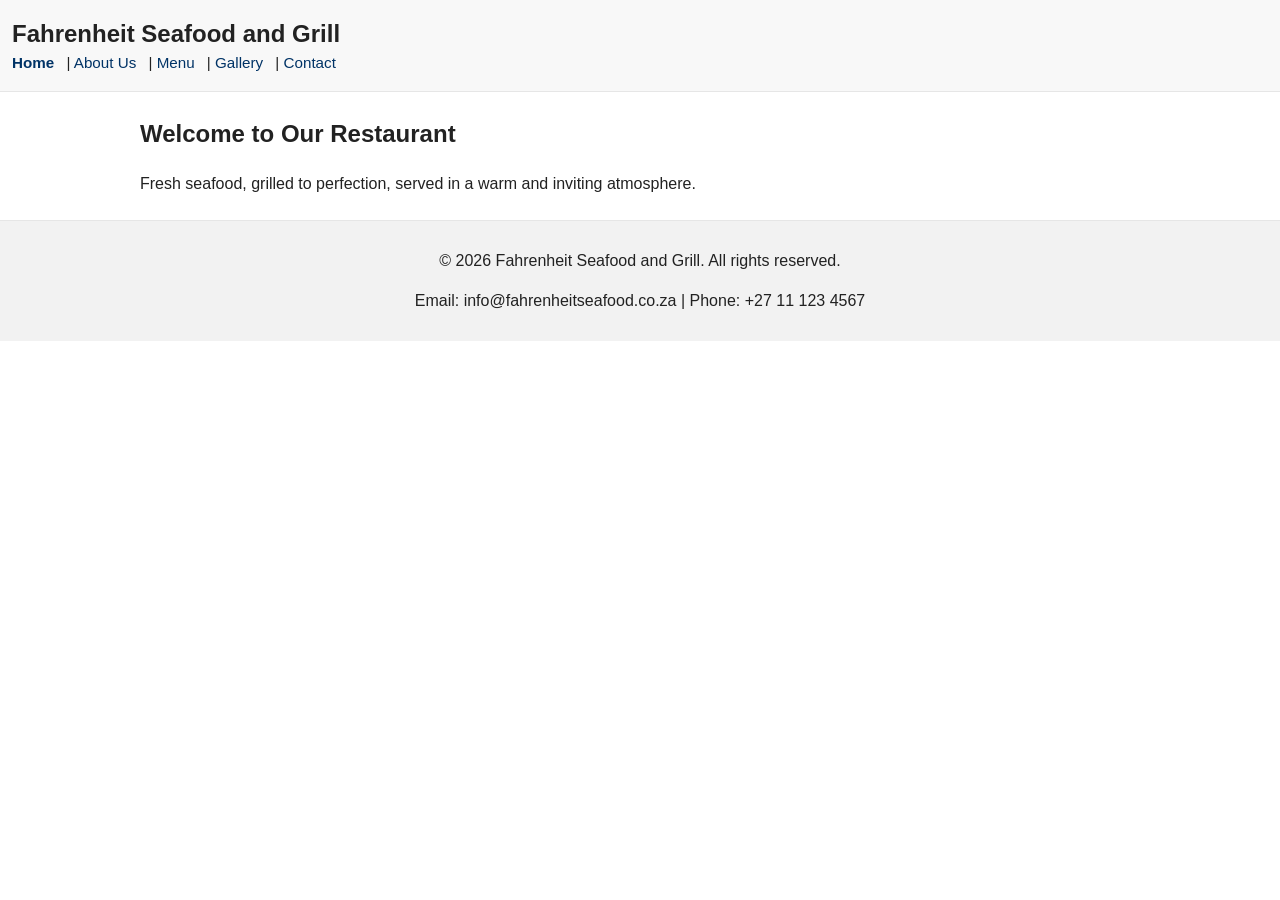
==== ST10506754/index.html @ f415b0fd "Initial website commit" ====
<!DOCTYPE html>
<html lang="en">
<head>
  <meta charset="UTF-8">
  <meta name="viewport" content="width=device-width, initial-scale=1">
  <title>Home - Fahrenheit Seafood and Grill</title>
  <link rel="stylesheet" href="styles.css">
</head>
<body>
  <header>
    <h1>Fahrenheit Seafood and Grill</h1>
    <nav role="navigation" aria-label="Main navigation">
      <a href="index.html" aria-current="page">Home</a> |
      <a href="about.html">About Us</a> |
      <a href="services.html">Menu</a> |
      <a href="gallery.html">Gallery</a> |
      <a href="contact.html">Contact</a>
    </nav>
  </header>

  <main id="main">
    <h2>Welcome to Our Restaurant</h2>
    <p>Fresh seafood, grilled to perfection, served in a warm and inviting atmosphere.</p>
  </main>

  <footer>
    <p>&copy; 2026 Fahrenheit Seafood and Grill. All rights reserved.</p>
    <p>Email: info@fahrenheitseafood.co.za | Phone: +27 11 123 4567</p>
  </footer>
  <!-- HOME PAGE -->
</body>
</html>
---- ST10506754/styles.css ----
/* Basic layout and responsive styles for Fahrenheit Seafood and Grill */
:root{
  --max-width: 1000px;
  --accent:#c0392b;
}
body{font-family: Arial, Helvetica, sans-serif;line-height:1.5;margin:0;padding:0;color:#222}
header{background:#f8f8f8;padding:16px 12px;border-bottom:1px solid #e6e6e6}
header .container{display:flex;align-items:center;justify-content:space-between;gap:12px}
header h1{margin:0;font-size:1.25rem}
nav{font-size:0.95rem}
nav a{color:#036; text-decoration:none;margin-right:8px}
nav a:focus{outline:2px solid #036;outline-offset:2px}
nav a[aria-current="page"]{font-weight:700}
main{max-width:var(--max-width);margin:24px auto;padding:0 12px}
footer{background:#f2f2f2;padding:12px;text-align:center;border-top:1px solid #e6e6e6}
.gallery{display:grid;grid-template-columns:repeat(auto-fit,minmax(200px,1fr));gap:12px}
.gallery img{width:100%;height:auto;display:block;border-radius:6px}
.gallery img{transition:transform .25s ease,box-shadow .25s ease}
.gallery img:hover{transform:translateY(-6px) scale(1.02);box-shadow:0 8px 20px rgba(0,0,0,0.12)}
form input,form textarea,form button{width:100%;max-width:600px}
form input,form textarea{padding:8px;border:1px solid #ccc;border-radius:4px}
form button{background:var(--accent);color:#fff;border:none;padding:10px 14px;margin-top:6px;border-radius:4px;cursor:pointer}
form button:disabled{opacity:0.6;cursor:default}
#form-status{margin-top:12px;font-weight:600}
@media (min-width:700px){header h1{font-size:1.5rem}}
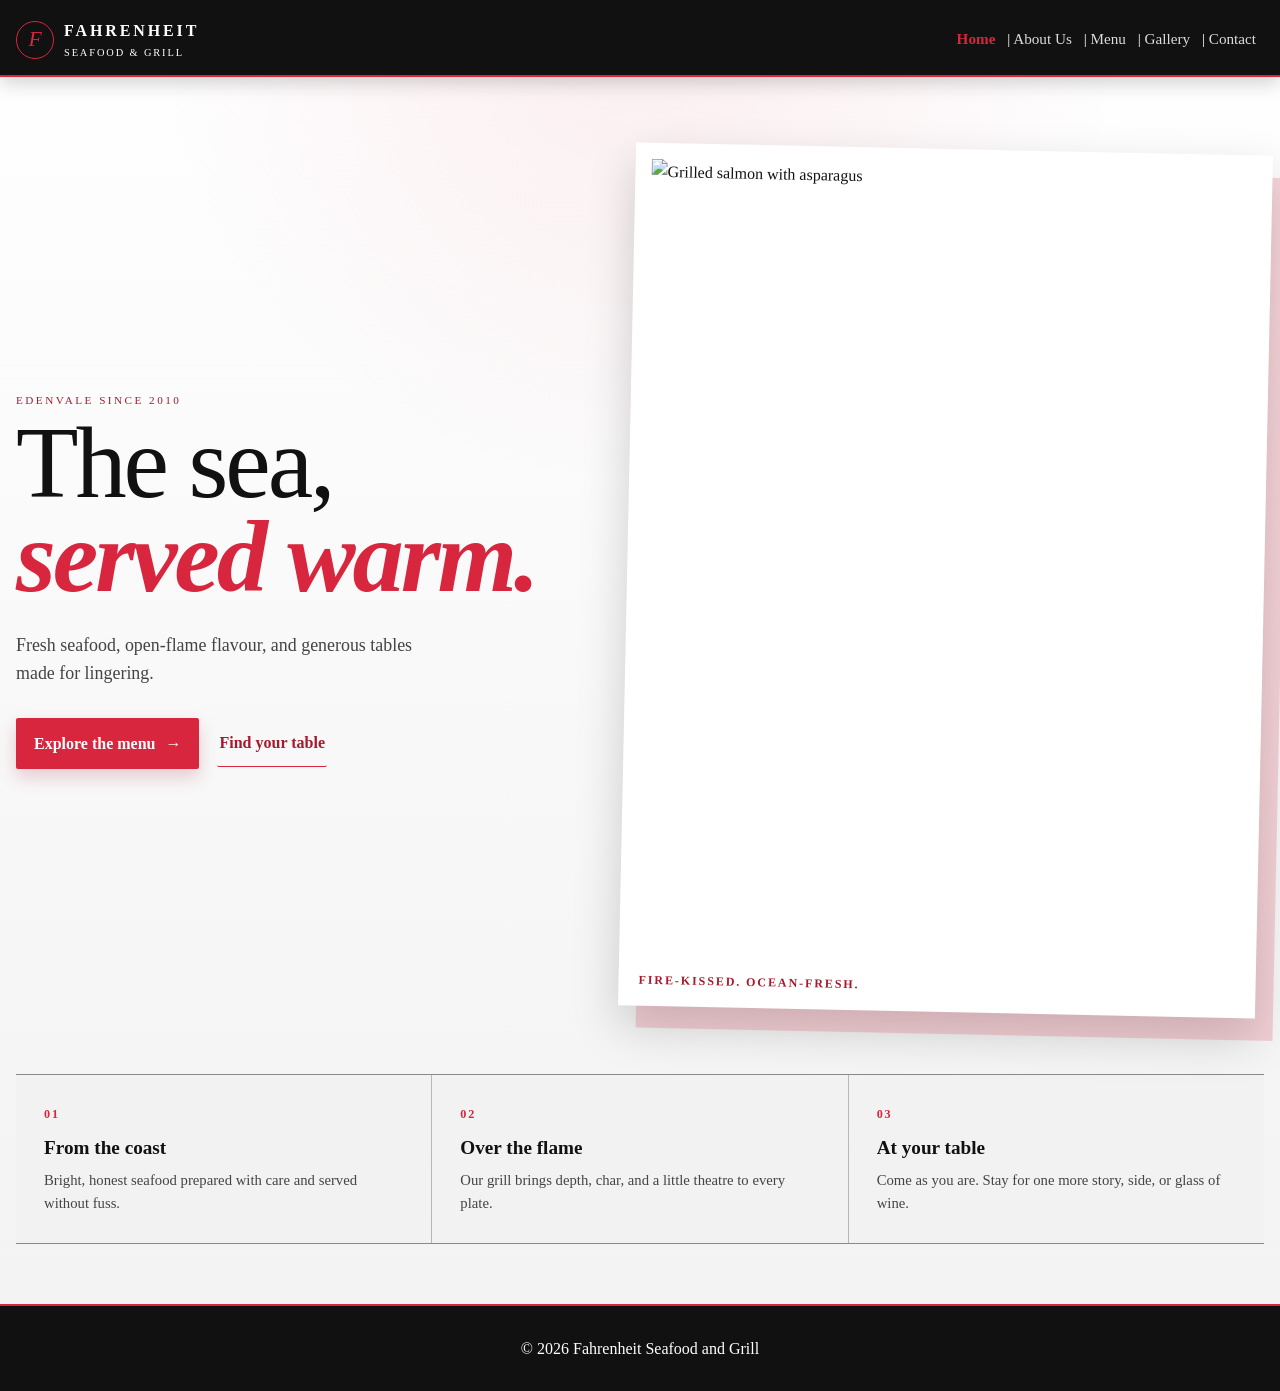
==== commit ef8419c3: "Update Fahrenheit seafood restaurant site" ====
--- a/ST10506754/index.html
+++ b/ST10506754/index.html
@@ -3,30 +3,65 @@
 <head>
   <meta charset="UTF-8">
   <meta name="viewport" content="width=device-width, initial-scale=1">
-  <title>Home - Fahrenheit Seafood and Grill</title>
+  <title>Fahrenheit Seafood and Grill</title>
   <link rel="stylesheet" href="styles.css">
 </head>
 <body>
-  <header>
-    <h1>Fahrenheit Seafood and Grill</h1>
+  <header class="site-header">
+    <a class="brand" href="index.html" aria-label="Fahrenheit Seafood and Grill home">
+      <span class="brand-mark">F</span>
+      <span>
+        <strong>Fahrenheit</strong>
+        <small>Seafood &amp; Grill</small>
+      </span>
+    </a>
     <nav role="navigation" aria-label="Main navigation">
       <a href="index.html" aria-current="page">Home</a> |
       <a href="about.html">About Us</a> |
-      <a href="services.html">Menu</a> |
+      <a href="menu.html">Menu</a> |
       <a href="gallery.html">Gallery</a> |
       <a href="contact.html">Contact</a>
     </nav>
   </header>
 
-  <main id="main">
-    <h2>Welcome to Our Restaurant</h2>
-    <p>Fresh seafood, grilled to perfection, served in a warm and inviting atmosphere.</p>
+  <main id="main" class="home-page">
+    <section class="hero" aria-labelledby="hero-title">
+      <div class="hero-copy">
+        <p class="eyebrow">Edenvale since 2010</p>
+        <h1 id="hero-title">The sea,<br><em>served warm.</em></h1>
+        <p class="hero-text">Fresh seafood, open-flame flavour, and generous tables made for lingering.</p>
+        <div class="hero-actions">
+          <a class="button button-primary" href="menu.html">Explore the menu <span aria-hidden="true">&rarr;</span></a>
+          <a class="button button-quiet" href="contact.html">Find your table</a>
+        </div>
+      </div>
+      <figure class="hero-image">
+        <img src="https://images.unsplash.com/photo-1467003909585-2f8a72700288?auto=format&amp;fit=crop&amp;w=1200&amp;q=88" alt="Grilled salmon with asparagus" width="1200" height="800">
+        <figcaption>Fire-kissed. Ocean-fresh.</figcaption>
+      </figure>
+    </section>
+
+    <section class="home-details" aria-label="Restaurant highlights">
+      <article>
+        <span class="detail-number">01</span>
+        <h2>From the coast</h2>
+        <p>Bright, honest seafood prepared with care and served without fuss.</p>
+      </article>
+      <article>
+        <span class="detail-number">02</span>
+        <h2>Over the flame</h2>
+        <p>Our grill brings depth, char, and a little theatre to every plate.</p>
+      </article>
+      <article>
+        <span class="detail-number">03</span>
+        <h2>At your table</h2>
+        <p>Come as you are. Stay for one more story, side, or glass of wine.</p>
+      </article>
+    </section>
   </main>
 
   <footer>
-    <p>&copy; 2026 Fahrenheit Seafood and Grill. All rights reserved.</p>
-    <p>Email: info@fahrenheitseafood.co.za | Phone: +27 11 123 4567</p>
+    <p>&copy; 2026 Fahrenheit Seafood and Grill</p>
   </footer>
-  <!-- HOME PAGE -->
 </body>
 </html>
--- a/ST10506754/styles.css
+++ b/ST10506754/styles.css
@@ -1,25 +1,240 @@
-/* Basic layout and responsive styles for Fahrenheit Seafood and Grill */
+/* Antique, sophisticated styling for Fahrenheit Seafood and Grill */
 :root{
-  --max-width: 1000px;
-  --accent:#c0392b;
-}
-body{font-family: Arial, Helvetica, sans-serif;line-height:1.5;margin:0;padding:0;color:#222}
-header{background:#f8f8f8;padding:16px 12px;border-bottom:1px solid #e6e6e6}
-header .container{display:flex;align-items:center;justify-content:space-between;gap:12px}
-header h1{margin:0;font-size:1.25rem}
+  --max-width: 1100px;
+  --accent:#d7263d;
+  --accent-deep:#a7192d;
+  --ivory:#ffffff;
+  --ink:#151515;
+  --wood:#111111;
+  --gold:#d7263d;
+}
+
+*{box-sizing:border-box}
+body{
+  margin:0;
+  font-family: Georgia, "Times New Roman", serif;
+  line-height:1.6;
+  color:var(--ink);
+  background:
+    radial-gradient(circle at top, rgba(215,38,61,0.08), transparent 32%),
+    linear-gradient(180deg, #ffffff 0%, #f2f2f2 100%);
+}
+
+header{
+  background:#111111;
+  color:#ffffff;
+  padding:18px 16px 14px;
+  border-bottom:2px solid var(--accent);
+  box-shadow:0 6px 18px rgba(0,0,0,0.18);
+}
+
+header h1{
+  margin:0 0 8px;
+  font-size:1.5rem;
+  letter-spacing:0.08em;
+  text-transform:uppercase;
+  font-weight:700;
+}
+
+.site-header{
+  display:flex;
+  align-items:center;
+  justify-content:space-between;
+  gap:24px;
+  max-width:1280px;
+  margin:0 auto;
+}
+
+.brand{
+  display:flex;
+  align-items:center;
+  gap:10px;
+  color:#ffffff;
+  text-decoration:none;
+}
+
+.brand-mark{
+  display:grid;
+  place-items:center;
+  width:38px;
+  height:38px;
+  border:1px solid var(--accent);
+  border-radius:50%;
+  color:var(--accent);
+  font-size:1.35rem;
+  font-style:italic;
+}
+
+.brand strong,.brand small{display:block}
+.brand strong{font-size:1rem;letter-spacing:.18em;text-transform:uppercase}
+.brand small{margin-top:1px;color:#ffffff;font-size:.65rem;letter-spacing:.18em;text-transform:uppercase}
+
 nav{font-size:0.95rem}
-nav a{color:#036; text-decoration:none;margin-right:8px}
-nav a:focus{outline:2px solid #036;outline-offset:2px}
+nav a{
+  color:#ffffff;
+  text-decoration:none;
+  margin-right:8px;
+  opacity:0.85;
+}
+nav a:hover, nav a[aria-current="page"]{opacity:1;color:var(--accent)}
+nav a:focus{outline:2px solid var(--accent);outline-offset:2px}
 nav a[aria-current="page"]{font-weight:700}
-main{max-width:var(--max-width);margin:24px auto;padding:0 12px}
-footer{background:#f2f2f2;padding:12px;text-align:center;border-top:1px solid #e6e6e6}
-.gallery{display:grid;grid-template-columns:repeat(auto-fit,minmax(200px,1fr));gap:12px}
-.gallery img{width:100%;height:auto;display:block;border-radius:6px}
-.gallery img{transition:transform .25s ease,box-shadow .25s ease}
-.gallery img:hover{transform:translateY(-6px) scale(1.02);box-shadow:0 8px 20px rgba(0,0,0,0.12)}
+
+main{
+  max-width:var(--max-width);
+  margin:30px auto;
+  padding:0 16px 30px;
+}
+
+.home-page{max-width:1280px;padding-top:42px}
+.hero{display:grid;grid-template-columns:minmax(0,.9fr) minmax(360px,1.1fr);align-items:center;gap:clamp(34px,7vw,100px);min-height:540px}
+.hero-copy{padding:28px 0}
+.hero-copy h1{margin:0;color:#2b201a;font-size:clamp(3.5rem,8vw,7.5rem);font-weight:400;line-height:.92;letter-spacing:-.03em}
+.hero-copy h1{color:#111111}
+.hero-copy h1 em{color:var(--accent);font-weight:700}
+.hero-text{max-width:420px;margin:26px 0 30px;font-size:1.12rem;color:#444444}
+.hero-actions{display:flex;align-items:center;gap:18px;flex-wrap:wrap}
+.button{display:inline-flex;align-items:center;gap:10px;padding:13px 18px;border-radius:2px;text-decoration:none;font-weight:700;transition:transform .2s ease,box-shadow .2s ease,background .2s ease}
+.button:hover{transform:translateY(-2px)}
+.button:focus{outline:2px solid var(--accent-deep);outline-offset:4px}
+.button-primary{background:var(--accent);color:#ffffff;box-shadow:0 8px 18px rgba(167,25,45,.2)}
+.button-primary:hover{background:var(--accent-deep);box-shadow:0 12px 22px rgba(167,25,45,.28)}
+.button-quiet{border-bottom:1px solid var(--accent);color:var(--accent-deep);padding-inline:2px;padding-block:10px}
+.hero-image{position:relative;margin:0;padding:16px;background:#ffffff;box-shadow:18px 22px 0 rgba(215,38,61,.18),0 20px 48px rgba(0,0,0,.18);transform:rotate(1.2deg)}
+.hero-image img{display:block;width:100%;aspect-ratio:1.3;object-fit:cover;object-position:center;filter:saturate(1.04) contrast(1.03)}
+.hero-image figcaption{padding:12px 4px 0;color:var(--accent-deep);font-size:.75rem;font-weight:700;letter-spacing:.16em;text-transform:uppercase}
+.home-details{display:grid;grid-template-columns:repeat(3,1fr);gap:1px;margin-top:62px;background:rgba(0,0,0,.25);border-top:1px solid rgba(0,0,0,.25);border-bottom:1px solid rgba(0,0,0,.25)}
+.home-details article{padding:25px 28px 27px;background:rgba(255,255,255,.82)}
+.detail-number{color:var(--accent);font-size:.76rem;font-weight:700;letter-spacing:.15em}
+.home-details h2{margin:7px 0 5px;color:#111111;font-size:1.2rem}
+.home-details p{margin:0;color:#444444;font-size:.92rem}
+
+.menu-page{max-width:980px;padding-top:58px}
+.menu-intro{text-align:center;margin-bottom:54px}
+.menu-intro h1{margin:0;color:#111111;font-size:clamp(3rem,7vw,6rem);font-weight:400;line-height:.95}
+.menu-intro p:last-child{max-width:440px;margin:20px auto 0;color:#444444;font-size:1.08rem}
+.menu-section{border-top:2px solid #111111}
+.menu-section-heading{display:flex;align-items:baseline;gap:18px;padding:20px 0 12px}
+.menu-section-heading h2{margin:0;color:#111111;font-size:1.7rem}
+.menu-list{list-style:none;margin:0;padding:0;border-bottom:1px solid #111111}
+.menu-list li{display:flex;align-items:baseline;justify-content:space-between;gap:20px;padding:22px 4px;border-top:1px solid #d6d6d6}
+.menu-list li span{color:#111111;font-size:clamp(1.25rem,3vw,1.75rem)}
+.menu-list li b{color:var(--accent);font-size:.72rem;letter-spacing:.13em;text-transform:uppercase;text-align:right}
+
+.contact-page{max-width:1120px;padding-top:58px}
+.contact-intro{text-align:center;margin-bottom:52px}
+.contact-intro h1{margin:0;color:#111111;font-size:clamp(3rem,7vw,6rem);font-weight:400;line-height:.95}
+.contact-intro>p:last-child{max-width:570px;margin:20px auto 0;color:#444444;font-size:1.08rem}
+.contact-layout{display:grid;grid-template-columns:minmax(220px,.72fr) minmax(0,1.28fr);gap:clamp(32px,7vw,100px);border-top:2px solid #111111;padding-top:30px}
+.contact-details h2,.contact-form-wrap h2{margin:0 0 24px;color:#111111;font-size:1.65rem}
+.contact-details p{margin:0 0 24px;color:#444444}
+.contact-details strong{color:var(--accent);font-size:.72rem;letter-spacing:.14em;text-transform:uppercase}
+.contact-details a{color:#111111;text-decoration-color:var(--accent);text-underline-offset:3px}
+.contact-details a:hover{color:var(--accent)}
+.contact-form-wrap form{max-width:none}
+.contact-form-wrap label{display:inline-block;margin-bottom:6px;color:#111111;font-weight:700}
+.contact-form-wrap input,.contact-form-wrap textarea{display:block;width:100%;max-width:none;padding:12px 13px;border:1px solid #bdbdbd;border-radius:0;background:#ffffff;color:#111111;font:inherit}
+.contact-form-wrap input:focus,.contact-form-wrap textarea:focus{outline:2px solid var(--accent);outline-offset:2px;border-color:var(--accent)}
+.contact-form-wrap textarea{min-height:140px;resize:vertical}
+.contact-form-wrap button{width:auto;max-width:none;padding:13px 24px;border-radius:2px;background:var(--accent);color:#ffffff;font:inherit;font-weight:700}
+.contact-form-wrap button:hover{background:var(--accent-deep)}
+
+.gallery-page{padding-top:8px}
+.gallery-intro{margin-bottom:20px;text-align:center}
+.eyebrow{
+  margin:0 0 6px;
+  text-transform:uppercase;
+  letter-spacing:0.22em;
+  font-size:0.7rem;
+  color:var(--accent-deep);
+}
+.gallery-intro h1{
+  margin:0;
+  font-size:clamp(2rem, 4vw, 3rem);
+  line-height:1.15;
+  color:#111111;
+}
+.gallery-intro p:last-child{max-width:520px;margin:14px auto 0;color:#444444}
+
+.gallery{
+  display:grid;
+  grid-template-columns:repeat(auto-fit,minmax(230px,1fr));
+  gap:22px;
+}
+
+.gallery-item{
+  margin:0;
+  padding:14px 14px 12px;
+  background:#ffffff;
+  border:1px solid rgba(0,0,0,0.2);
+  border-radius:16px;
+  box-shadow:0 14px 28px rgba(0,0,0,0.12);
+  background-image:linear-gradient(135deg, rgba(255,255,255,0.14), rgba(215,38,61,0.04));
+}
+
+.gallery-item img{
+  width:100%;
+  display:block;
+  aspect-ratio:4 / 3;
+  object-fit:cover;
+  border-radius:12px;
+  border:2px solid rgba(215,38,61,0.6);
+  box-shadow:inset 0 0 0 1px rgba(255,255,255,0.5);
+  filter:saturate(1.02) contrast(1.05) brightness(0.98);
+  transition:transform .32s ease, box-shadow .32s ease;
+}
+
+.gallery-item:hover img{
+  transform:translateY(-4px) scale(1.01);
+  box-shadow:0 14px 24px rgba(0,0,0,0.18);
+}
+
+.gallery-item figcaption{
+  margin-top:10px;
+  text-align:center;
+  color:var(--accent-deep);
+  letter-spacing:0.12em;
+  text-transform:uppercase;
+  font-size:0.72rem;
+  font-weight:700;
+}
+
+footer{
+  background:#111111;
+  color:#ffffff;
+  padding:14px 12px;
+  text-align:center;
+  border-top:2px solid var(--accent);
+}
+
 form input,form textarea,form button{width:100%;max-width:600px}
 form input,form textarea{padding:8px;border:1px solid #ccc;border-radius:4px}
 form button{background:var(--accent);color:#fff;border:none;padding:10px 14px;margin-top:6px;border-radius:4px;cursor:pointer}
 form button:disabled{opacity:0.6;cursor:default}
 #form-status{margin-top:12px;font-weight:600}
-@media (min-width:700px){header h1{font-size:1.5rem}}+
+@media (min-width:700px){
+  header h1{font-size:1.8rem}
+  .gallery-item:nth-child(odd) img{transform:rotate(-0.4deg)}
+  .gallery-item:nth-child(even) img{transform:rotate(0.4deg)}
+}
+
+@media (max-width:700px){
+  .site-header{display:block}
+  .brand{margin-bottom:16px}
+  nav{line-height:2}
+  .home-page{padding-top:20px}
+  .hero{display:flex;flex-direction:column;align-items:stretch;gap:30px;min-height:0}
+  .hero-copy{padding:18px 0 0}
+  .hero-copy h1{font-size:clamp(3.4rem,17vw,5.2rem)}
+  .hero-text{font-size:1rem}
+  .hero-image{margin:0 8px 0 0}
+  .home-details{grid-template-columns:1fr;margin-top:48px}
+  .menu-page{padding-top:34px}
+  .menu-intro{margin-bottom:38px}
+  .menu-list li{display:block;padding:18px 2px}
+  .menu-list li b{display:block;margin-top:4px;text-align:left}
+  .contact-page{padding-top:34px}
+  .contact-intro{margin-bottom:38px}
+  .contact-layout{grid-template-columns:1fr;gap:42px}
+}
